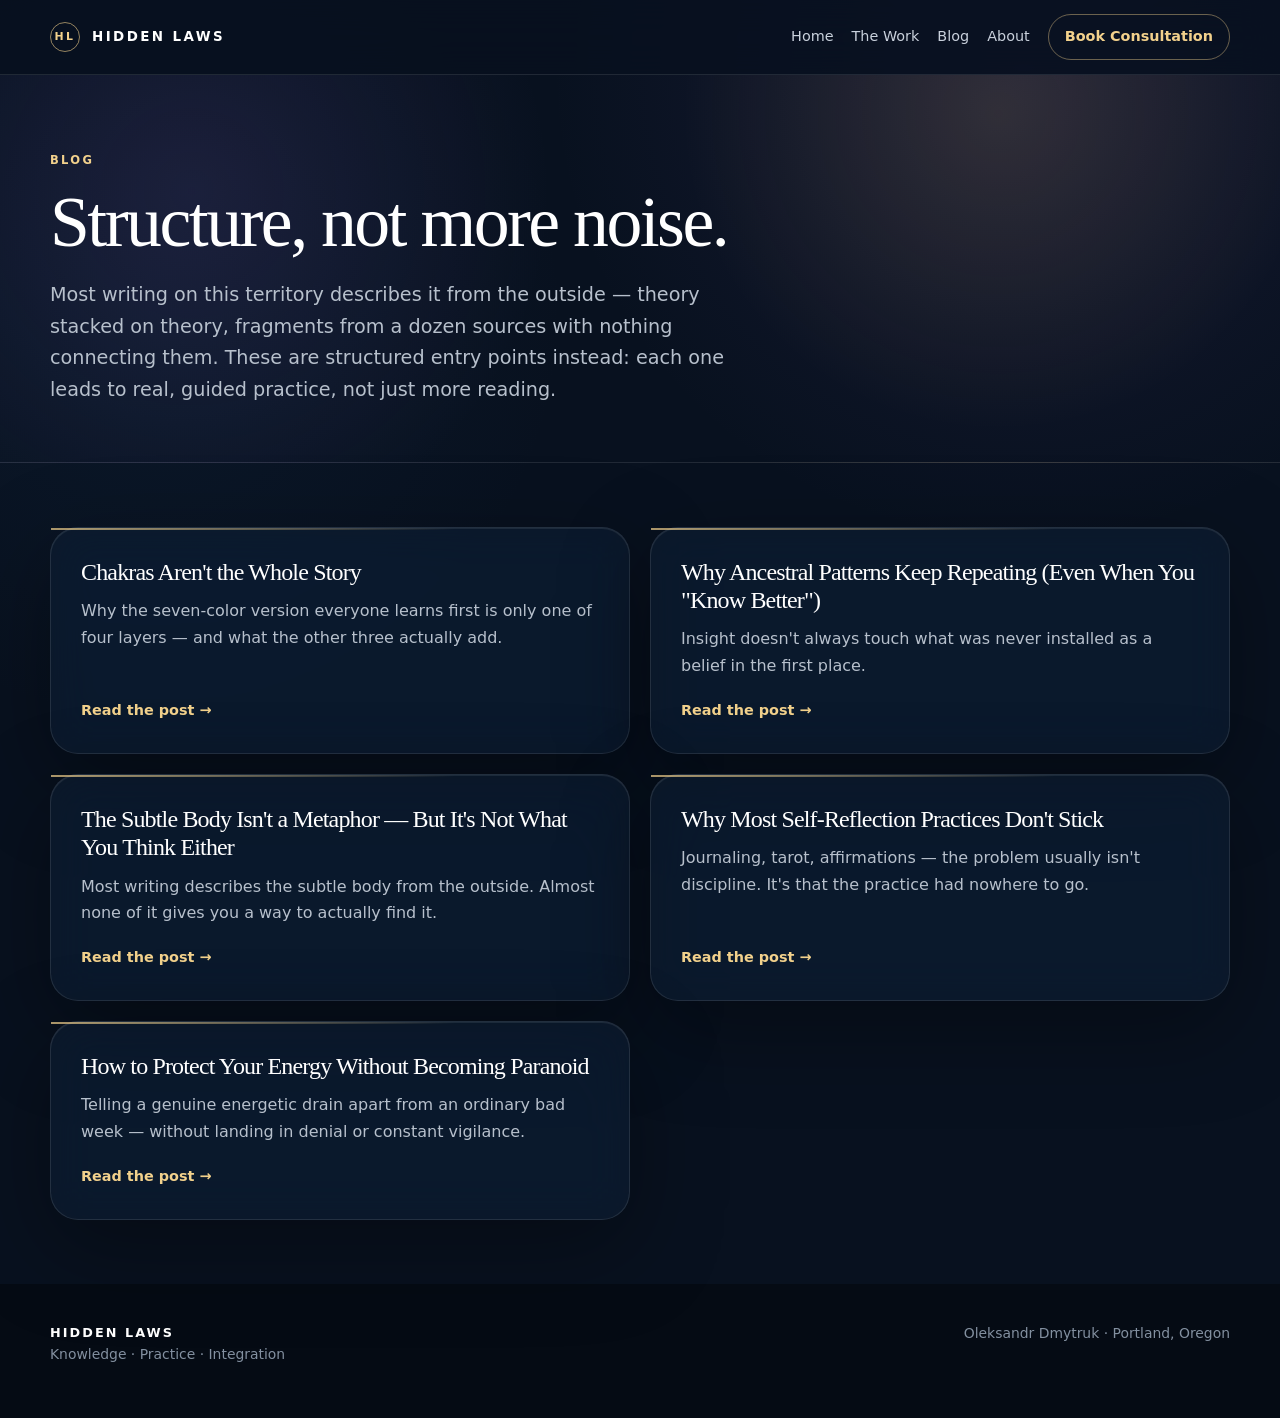
==== blog/index.html @ 7f51e97f "Add a blog section: 5 pain-point-driven posts bridging to real services New /blog/ directory with an" ====
<!doctype html>
<html lang="en">
<head>
<script async src="https://www.googletagmanager.com/gtm.js?id=GTM-NLMQ6MXS"></script>
<script>
  window.dataLayer = window.dataLayer || [];
  function gtag(){dataLayer.push(arguments);}
  gtag('js', new Date());
</script>
<meta charset="utf-8">
<meta name="viewport" content="width=device-width,initial-scale=1,viewport-fit=cover">
<title>Blog — Hidden Laws</title>
<meta name="description" content="Structured entry points into Qigong, ancestral work, the subtle body, self-reflection practice and energetic protection — grounded in real, guided practice, not just more reading.">
<meta name="theme-color" content="#08111f">
<link rel="canonical" href="https://hidden-laws.com/blog/">
<meta property="og:title" content="Blog — Hidden Laws">
<meta property="og:description" content="Structured entry points into Qigong, ancestral work, the subtle body, self-reflection practice and energetic protection — grounded in real, guided practice, not just more reading.">
<meta property="og:type" content="website">
<meta property="og:url" content="https://hidden-laws.com/blog/">
<meta property="og:image" content="https://hidden-laws.com/assets/social/og-image.jpg">
<meta property="og:image:width" content="1199">
<meta property="og:image:height" content="630">
<meta name="twitter:card" content="summary_large_image">
<meta name="twitter:title" content="Blog — Hidden Laws">
<meta name="twitter:description" content="Structured entry points into Qigong, ancestral work, the subtle body, self-reflection practice and energetic protection — grounded in real, guided practice, not just more reading.">
<meta name="twitter:image" content="https://hidden-laws.com/assets/social/og-image.jpg">
<style>
:root{--night:#08111f;--night2:#0d1c30;--ink:#f7f0df;--muted:#b7c0cc;--gold:#d4ae67;--gold2:#f2d18c;--line:rgba(212,174,103,.24);--line2:rgba(255,255,255,.1);--glass:rgba(14,29,48,.66);--shadow:0 28px 90px rgba(0,0,0,.34);--max:1180px;--radius:28px}
*{box-sizing:border-box}html{scroll-behavior:smooth;overflow-x:hidden}body{margin:0;background:radial-gradient(circle at 80% 5%,rgba(114,80,167,.14),transparent 28%),radial-gradient(circle at 12% 22%,rgba(36,79,123,.12),transparent 26%),var(--night);color:var(--ink);font-family:Inter,ui-sans-serif,system-ui,-apple-system,BlinkMacSystemFont,"Segoe UI",sans-serif;line-height:1.65;-webkit-font-smoothing:antialiased}
a{color:inherit;text-decoration:none}.wrap{width:min(var(--max),calc(100% - 42px));margin:auto}:focus-visible{outline:3px solid rgba(242,209,140,.6);outline-offset:3px}
header{position:sticky;top:0;z-index:60;background:rgba(8,17,31,.82);backdrop-filter:blur(18px);border-bottom:1px solid var(--line2)}nav{min-height:74px;display:flex;align-items:center;justify-content:space-between;gap:24px}.brand{display:flex;align-items:center;gap:12px;font-weight:820;letter-spacing:.18em;font-size:.84rem;color:#fff}.brand-mark{width:30px;height:30px;border:1px solid rgba(242,209,140,.6);border-radius:50%;display:grid;place-items:center;color:var(--gold2);font-size:.68rem}.navlinks{display:flex;align-items:center;gap:18px;font-size:.9rem;color:#c9d1dc}.navlinks a:hover{color:#fff}.nav-cta{border:1px solid rgba(242,209,140,.42);padding:10px 16px;border-radius:999px;color:var(--gold2);font-weight:760}.menu{display:none;border:1px solid var(--line);background:rgba(255,255,255,.04);color:#fff;border-radius:12px;padding:10px 12px;font-weight:760}
.hero{position:relative;padding:76px 0 56px;border-bottom:1px solid var(--line2);background:radial-gradient(circle at 78% 10%,rgba(212,174,103,.14),transparent 30%),radial-gradient(circle at 15% 30%,rgba(114,80,167,.16),transparent 32%)}
.eyebrow{font-size:.72rem;text-transform:uppercase;letter-spacing:.2em;font-weight:820;color:var(--gold2)}
h1,h2{font-family:Georgia,"Times New Roman",serif;font-weight:400;color:#fff;letter-spacing:-.035em}
h1{font-size:clamp(2.8rem,5.6vw,4.6rem);line-height:1.02;margin:16px 0 20px;max-width:780px}
.lead{max-width:700px;color:var(--muted);font-size:clamp(1.05rem,1.7vw,1.2rem);margin:0}
main section{padding:64px 0}
.post-grid{display:grid;grid-template-columns:1fr 1fr;gap:20px}
.post-card{position:relative;padding:30px;border:1px solid var(--line2);border-radius:var(--radius);background:var(--glass);backdrop-filter:blur(22px) saturate(160%);-webkit-backdrop-filter:blur(22px) saturate(160%);box-shadow:var(--shadow),inset 0 1px 0 rgba(255,255,255,.08);transition:transform .35s ease,border-color .35s ease;display:flex;flex-direction:column}
.post-card:hover{transform:translateY(-4px);border-color:rgba(242,209,140,.4)}
.post-card:before{content:"";position:absolute;inset:0 0 auto 0;height:2px;background:linear-gradient(90deg,var(--gold2),transparent 70%);opacity:.7}
.post-card h2{font-size:1.5rem;margin:0 0 12px;line-height:1.18}
.post-card p{color:var(--muted);margin:0 0 20px;flex:1}
.post-card .card-link{display:inline-flex;align-items:center;gap:8px;font-size:.9rem;font-weight:800;color:var(--gold2)}
.post-card:hover .card-link{text-decoration:underline}
footer{padding:38px 0 52px;background:#050b14}.footer-row{display:flex;justify-content:space-between;gap:18px;flex-wrap:wrap;color:#8390a0;font-size:.87rem}.footer-title{color:#fff;font-weight:820;letter-spacing:.16em;font-size:.8rem}
/* Reveal-on-scroll, same pattern used across the rest of the site */
.reveal{opacity:0;transform:translateY(26px);transition:opacity .75s ease,transform .8s cubic-bezier(.16,.84,.28,1)}
.reveal.visible{opacity:1;transform:none}
@media(max-width:760px){.wrap{width:calc(100% - 30px)}nav{min-height:68px}.menu{display:block}.navlinks{display:none;position:absolute;top:68px;left:14px;right:14px;flex-direction:column;align-items:stretch;background:var(--night);padding:12px;border:1px solid var(--line2);border-radius:18px}.navlinks.open{display:flex}.navlinks a{padding:11px 12px}.post-grid{grid-template-columns:1fr}main section{padding:44px 0}}
@media(prefers-reduced-motion:reduce){html{scroll-behavior:auto}.post-card{transition:none}.reveal{opacity:1!important;transform:none!important;transition:none!important}}
</style>
</head>
<body>
<header><div class="wrap"><nav><a class="brand" href="/"><span class="brand-mark">HL</span><span>HIDDEN LAWS</span></a><button class="menu" id="menuBtn" type="button" aria-expanded="false" aria-controls="navlinks">Menu</button><div class="navlinks" id="navlinks"><a href="/">Home</a><a href="/oleksandr-dmytruk.html">The Work</a><a href="/blog/">Blog</a><a href="/#about">About</a><a class="nav-cta" href="https://cal.com/ascend-5vlj4z/consultation" target="_blank" rel="noopener">Book Consultation</a></div></nav></div></header>
<main>
<section class="hero"><div class="wrap"><div class="eyebrow">Blog</div><h1>Structure, not more noise.</h1><p class="lead">Most writing on this territory describes it from the outside — theory stacked on theory, fragments from a dozen sources with nothing connecting them. These are structured entry points instead: each one leads to real, guided practice, not just more reading.</p></div></section>

<section><div class="wrap">
<div class="post-grid">

<article class="post-card reveal"><h2><a href="/blog/chakras-arent-the-whole-story.html">Chakras Aren't the Whole Story</a></h2><p>Why the seven-color version everyone learns first is only one of four layers — and what the other three actually add.</p><a class="card-link" href="/blog/chakras-arent-the-whole-story.html">Read the post →</a></article>

<article class="post-card reveal"><h2><a href="/blog/why-ancestral-patterns-keep-repeating.html">Why Ancestral Patterns Keep Repeating (Even When You "Know Better")</a></h2><p>Insight doesn't always touch what was never installed as a belief in the first place.</p><a class="card-link" href="/blog/why-ancestral-patterns-keep-repeating.html">Read the post →</a></article>

<article class="post-card reveal"><h2><a href="/blog/the-subtle-body-isnt-a-metaphor.html">The Subtle Body Isn't a Metaphor — But It's Not What You Think Either</a></h2><p>Most writing describes the subtle body from the outside. Almost none of it gives you a way to actually find it.</p><a class="card-link" href="/blog/the-subtle-body-isnt-a-metaphor.html">Read the post →</a></article>

<article class="post-card reveal"><h2><a href="/blog/why-self-reflection-practices-dont-stick.html">Why Most Self-Reflection Practices Don't Stick</a></h2><p>Journaling, tarot, affirmations — the problem usually isn't discipline. It's that the practice had nowhere to go.</p><a class="card-link" href="/blog/why-self-reflection-practices-dont-stick.html">Read the post →</a></article>

<article class="post-card reveal"><h2><a href="/blog/how-to-protect-your-energy-without-becoming-paranoid.html">How to Protect Your Energy Without Becoming Paranoid</a></h2><p>Telling a genuine energetic drain apart from an ordinary bad week — without landing in denial or constant vigilance.</p><a class="card-link" href="/blog/how-to-protect-your-energy-without-becoming-paranoid.html">Read the post →</a></article>

</div>
</div></section>
</main>
<footer><div class="wrap footer-row"><div><div class="footer-title">HIDDEN LAWS</div><div>Knowledge · Practice · Integration</div></div><div>Oleksandr Dmytruk · Portland, Oregon</div></div></footer>
<script>
const menuBtn=document.getElementById('menuBtn'),navlinks=document.getElementById('navlinks');menuBtn?.addEventListener('click',()=>{const open=navlinks.classList.toggle('open');menuBtn.setAttribute('aria-expanded',String(open))});navlinks?.querySelectorAll('a').forEach(a=>a.addEventListener('click',()=>{navlinks.classList.remove('open');menuBtn?.setAttribute('aria-expanded','false')}));addEventListener('keydown',e=>{if(e.key==='Escape'){navlinks?.classList.remove('open');menuBtn?.setAttribute('aria-expanded','false')}});
const reduceMotion=matchMedia('(prefers-reduced-motion: reduce)').matches;if(!reduceMotion){const observer=new IntersectionObserver(entries=>entries.forEach(entry=>{if(entry.isIntersecting){entry.target.classList.add('visible');observer.unobserve(entry.target)}}),{threshold:.1,rootMargin:'0px 0px -3% 0px'});document.querySelectorAll('.reveal').forEach(el=>observer.observe(el))}else document.querySelectorAll('.reveal').forEach(el=>el.classList.add('visible'));
</script>
</body>
</html>
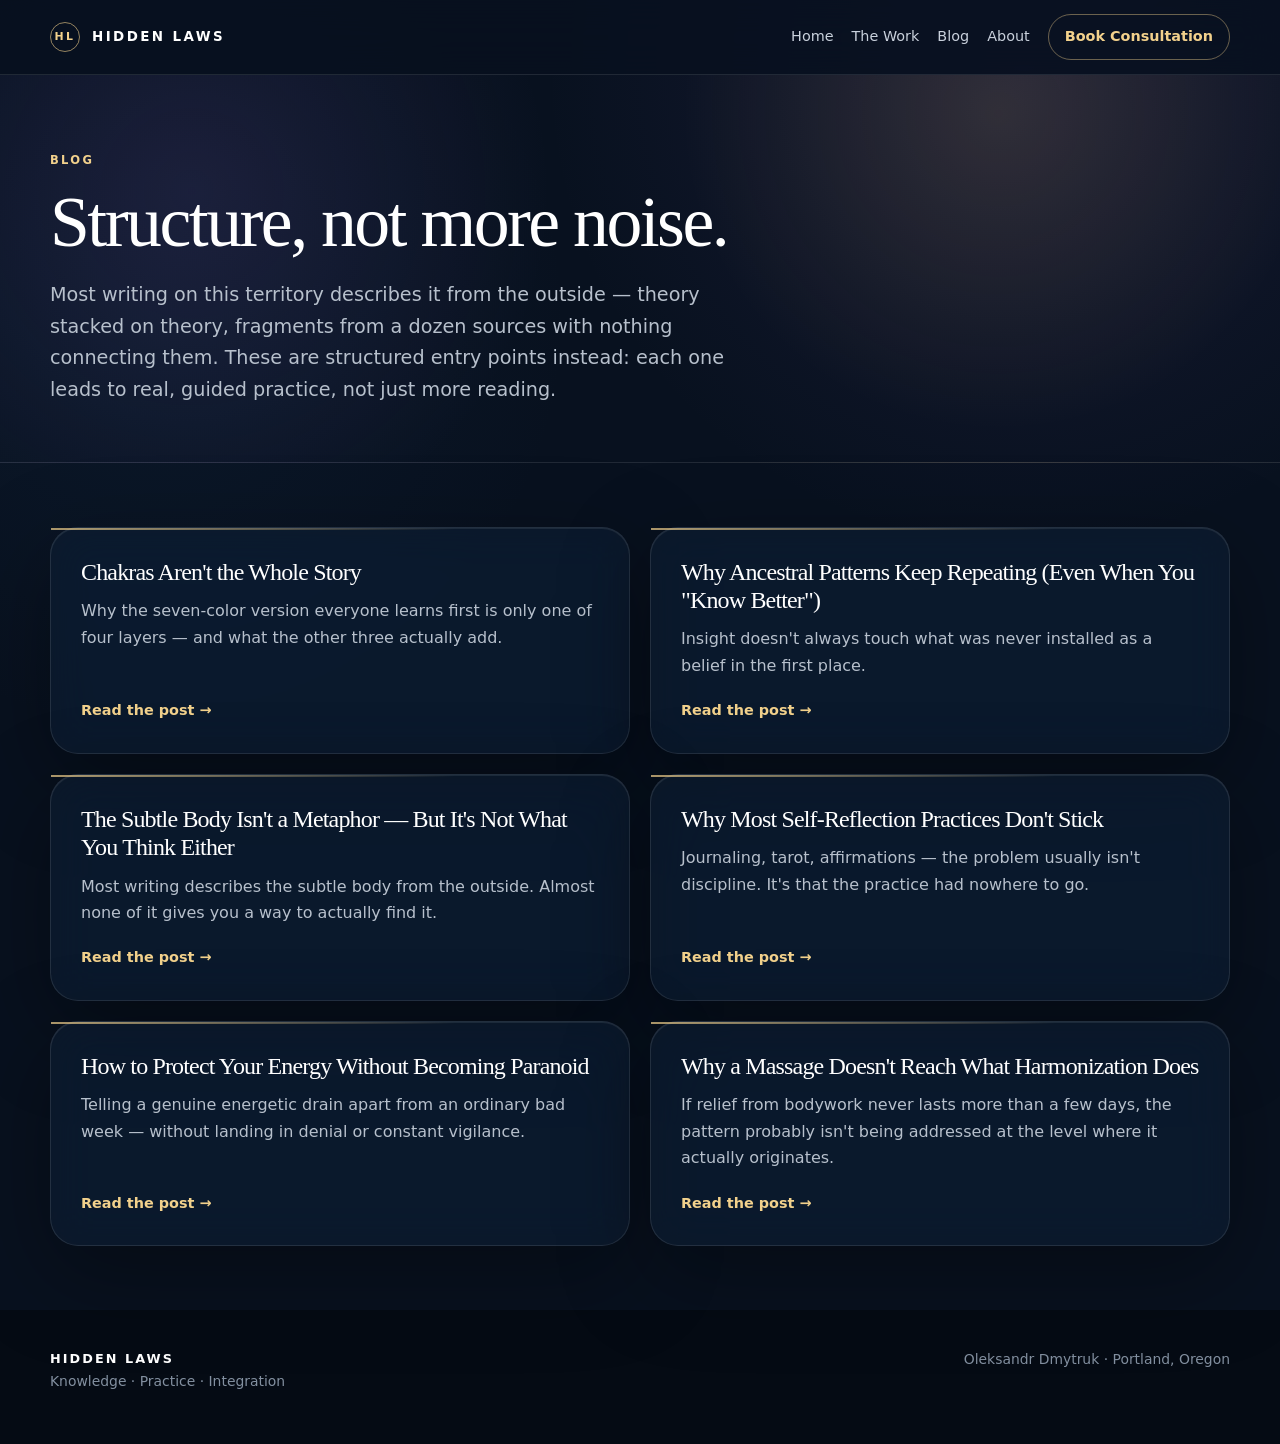
==== commit fcfb6993: "Elevate Harmonization to its own $258 service, add a blog post for it Renamed "Basic Harmonization" " ====
--- a/blog/index.html
+++ b/blog/index.html
@@ -69,6 +69,8 @@
 
 <article class="post-card reveal"><h2><a href="/blog/how-to-protect-your-energy-without-becoming-paranoid.html">How to Protect Your Energy Without Becoming Paranoid</a></h2><p>Telling a genuine energetic drain apart from an ordinary bad week — without landing in denial or constant vigilance.</p><a class="card-link" href="/blog/how-to-protect-your-energy-without-becoming-paranoid.html">Read the post →</a></article>
 
+<article class="post-card reveal"><h2><a href="/blog/why-massage-doesnt-reach-what-harmonization-does.html">Why a Massage Doesn't Reach What Harmonization Does</a></h2><p>If relief from bodywork never lasts more than a few days, the pattern probably isn't being addressed at the level where it actually originates.</p><a class="card-link" href="/blog/why-massage-doesnt-reach-what-harmonization-does.html">Read the post →</a></article>
+
 </div>
 </div></section>
 </main>
